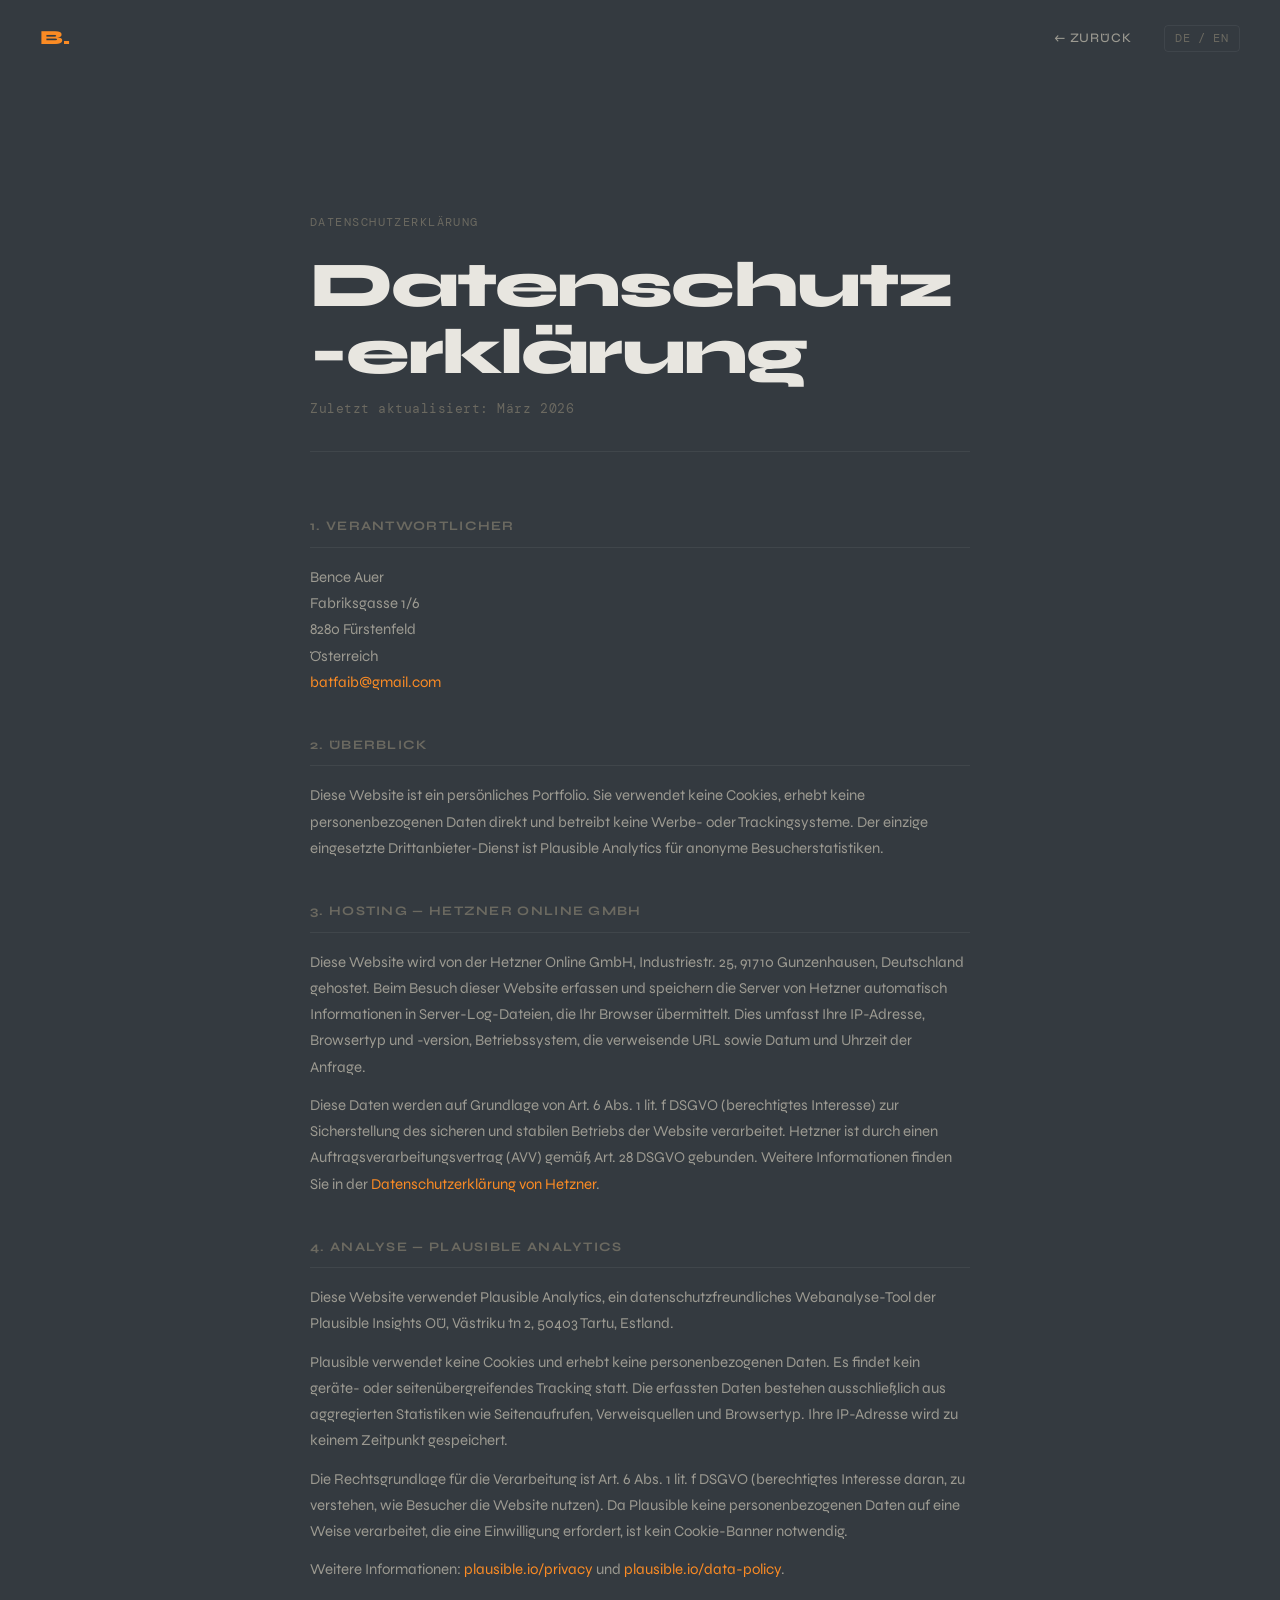
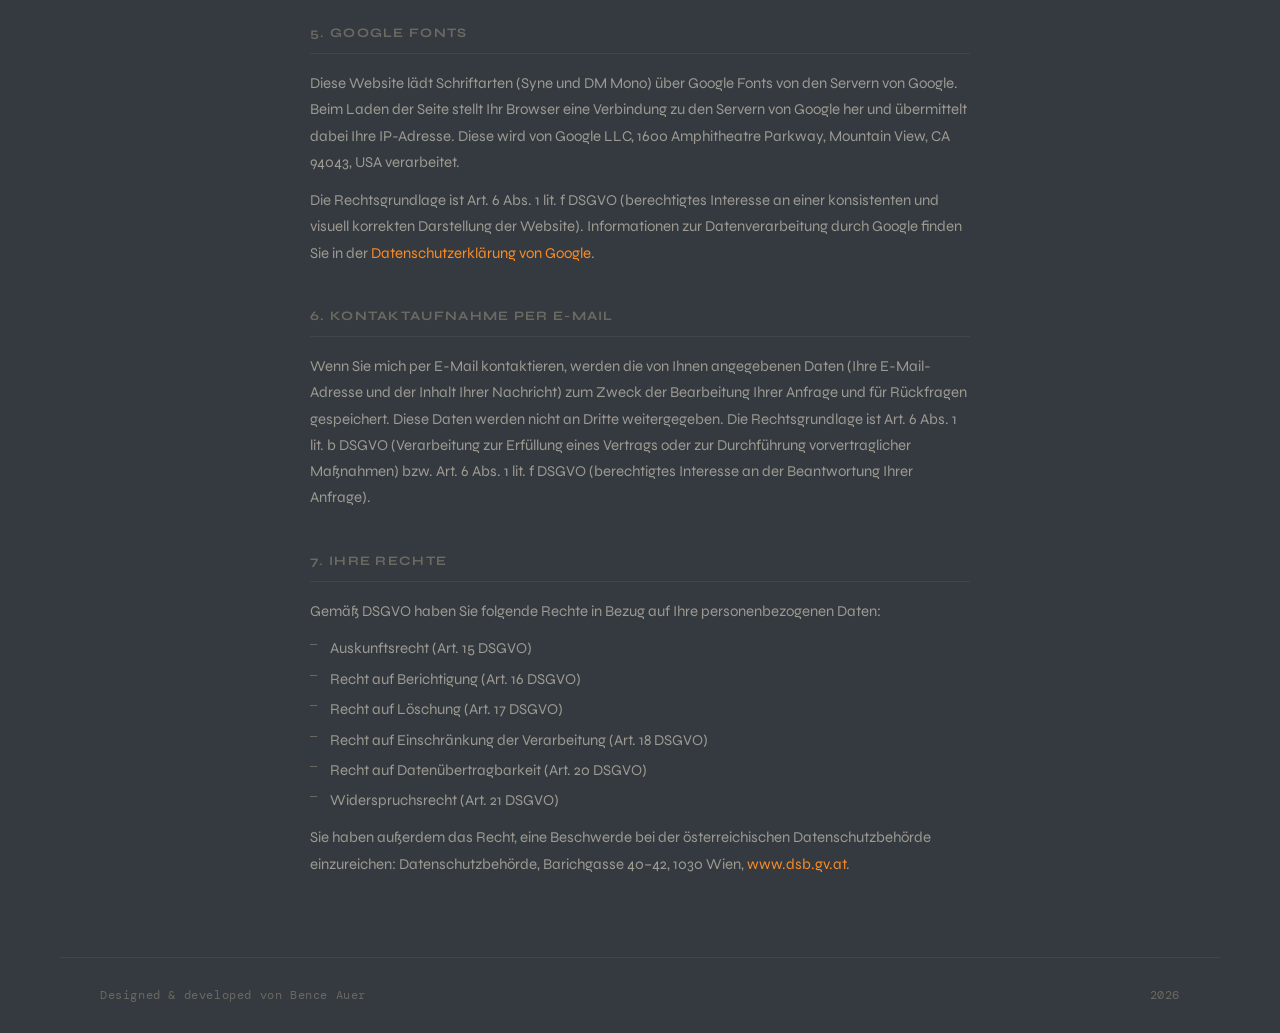
==== datenschutz.html @ 1f4ae14f "added privacy policy and legal notice pages and styles. created favicon" ====
<!DOCTYPE html>
<html lang="en">

<head>
  <meta charset="UTF-8">
  <meta name="viewport" content="width=device-width, initial-scale=1.0">
  <meta name="description" content="Privacy Policy — Bence Auer">
  <meta name="robots" content="noindex, nofollow">
  <title>Datenschutzerklärung — Bence Auer</title>
        <!-- Classic favicon -->
    <link rel="icon" href="images/favicon.ico" sizes="any">

    <!-- Modern PNG favicons -->
    <link rel="icon" type="image/png" sizes="32x32" href="images/favicon-32.png">
    <link rel="icon" type="image/png" sizes="16x16" href="images/favicon-16.png">

    <!-- Apple -->
    <link rel="apple-touch-icon" sizes="180x180" href="images/apple-touch-icon.png">

    <!-- Android -->
    <link rel="icon" type="image/png" sizes="192x192" href="images/android-chrome-192.png">
    <link rel="icon" type="image/png" sizes="512x512" href="images/android-chrome-512.png">
  <link rel="preconnect" href="https://fonts.googleapis.com">
  <link rel="preconnect" href="https://fonts.gstatic.com" crossorigin>
  <link href="https://fonts.googleapis.com/css2?family=Syne:wght@400;500;700;800&family=DM+Mono:ital,wght@0,300;0,400;1,300&display=swap" rel="stylesheet">
  <link rel="stylesheet" href="css/style.css">
  <link rel="stylesheet" href="css/legal.css">
</head>

<body>

  <!-- NAV -->
  <nav class="nav">
    <a href="index.html" class="nav-logo">B.</a>
    <div class="nav-links">
      <a href="index.html" data-en="← Back" data-de="← Zurück">← Back</a>
      <button class="lang-toggle" id="langToggle" aria-label="Switch language">EN / DE</button>
    </div>
  </nav>

  <main class="legal-main">

    <!-- EN VERSION -->
    <div class="legal-block" id="en-block">
      <div class="legal-header">
        <span class="section-label">Privacy Policy</span>
        <h1 class="legal-title">Privacy Policy</h1>
        <p class="legal-subtitle">Last updated: March 2026</p>
      </div>

      <div class="legal-content">

        <section class="legal-section">
          <h2>1. Controller</h2>
          <p>Bence Auer<br>
          Fabriksgasse 1/6<br>
          8280 Fürstenfeld<br>
          Austria<br>
          <a href="mailto:batfaib@gmail.com">batfaib@gmail.com</a></p>
        </section>

        <section class="legal-section">
          <h2>2. Overview</h2>
          <p>This website is a personal portfolio. It does not use cookies, does not collect personal data directly, and does not run any advertising or tracking systems. The only third-party service in use is Plausible Analytics for anonymous visitor statistics.</p>
        </section>

        <section class="legal-section">
          <h2>3. Hosting — Hetzner Online GmbH</h2>
          <p>This website is hosted by Hetzner Online GmbH, Industriestr. 25, 91710 Gunzenhausen, Germany. When you visit this website, Hetzner's servers automatically collect and store information in server log files that your browser transmits. This includes your IP address, browser type and version, operating system, the referring URL, and the date and time of the request.</p>
          <p>This data is processed on the basis of Art. 6(1)(f) GDPR (legitimate interest) for the purpose of ensuring the security and stable operation of the website. Hetzner is bound by a Data Processing Agreement (DPA) in accordance with Art. 28 GDPR. Further information can be found in <a href="https://www.hetzner.com/legal/privacy-policy" target="_blank" rel="noopener">Hetzner's privacy policy</a>.</p>
        </section>

        <section class="legal-section">
          <h2>4. Analytics — Plausible Analytics</h2>
          <p>This website uses Plausible Analytics, a privacy-friendly web analytics tool operated by Plausible Insights OÜ, Västriku tn 2, 50403 Tartu, Estonia.</p>
          <p>Plausible does not use cookies and does not collect any personally identifiable information. No cross-site or cross-device tracking takes place. The data collected consists solely of aggregate statistics such as page views, referrer sources, and browser type. Your IP address is never stored.</p>
          <p>The legal basis for processing is Art. 6(1)(f) GDPR (legitimate interest in understanding how visitors use the website). Because Plausible does not process personal data in a way that requires consent, no cookie banner is necessary.</p>
          <p>Further information: <a href="https://plausible.io/privacy" target="_blank" rel="noopener">plausible.io/privacy</a> and <a href="https://plausible.io/data-policy" target="_blank" rel="noopener">plausible.io/data-policy</a>.</p>
        </section>

        <section class="legal-section">
          <h2>5. Google Fonts</h2>
          <p>This website loads fonts (Syne and DM Mono) from Google Fonts via Google's servers. When the page is loaded, your browser establishes a connection to Google's servers and transmits your IP address. This is processed by Google LLC, 1600 Amphitheatre Parkway, Mountain View, CA 94043, USA.</p>
          <p>The legal basis is Art. 6(1)(f) GDPR (legitimate interest in presenting the website in a consistent and visually correct manner). For information on how Google handles this data, see <a href="https://policies.google.com/privacy" target="_blank" rel="noopener">Google's privacy policy</a>.</p>
        </section>

        <section class="legal-section">
          <h2>6. Contact via email</h2>
          <p>If you contact me by email, the data you provide (your email address and the content of your message) will be stored for the purpose of processing your request and for follow-up questions. This data is not passed on to third parties. The legal basis is Art. 6(1)(b) GDPR (processing necessary for the performance of a contract or to take steps prior to entering into a contract) or Art. 6(1)(f) GDPR (legitimate interest in responding to your inquiry).</p>
        </section>

        <section class="legal-section">
          <h2>7. Your rights</h2>
          <p>Under the GDPR, you have the following rights regarding your personal data:</p>
          <ul>
            <li>Right of access (Art. 15 GDPR)</li>
            <li>Right to rectification (Art. 16 GDPR)</li>
            <li>Right to erasure (Art. 17 GDPR)</li>
            <li>Right to restriction of processing (Art. 18 GDPR)</li>
            <li>Right to data portability (Art. 20 GDPR)</li>
            <li>Right to object (Art. 21 GDPR)</li>
          </ul>
          <p>You also have the right to lodge a complaint with the Austrian Data Protection Authority (Datenschutzbehörde), Barichgasse 40–42, 1030 Vienna, <a href="https://www.dsb.gv.at" target="_blank" rel="noopener">www.dsb.gv.at</a>.</p>
        </section>

      </div>
    </div>

    <!-- DE VERSION -->
    <div class="legal-block" id="de-block">
      <div class="legal-header">
        <span class="section-label">Datenschutzerklärung</span>
        <h1 class="legal-title">Datenschutz<br>-erklärung</h1>
        <p class="legal-subtitle">Zuletzt aktualisiert: März 2026</p>
      </div>

      <div class="legal-content">

        <section class="legal-section">
          <h2>1. Verantwortlicher</h2>
          <p>Bence Auer<br>
          Fabriksgasse 1/6<br>
          8280 Fürstenfeld<br>
          Österreich<br>
          <a href="mailto:batfaib@gmail.com">batfaib@gmail.com</a></p>
        </section>

        <section class="legal-section">
          <h2>2. Überblick</h2>
          <p>Diese Website ist ein persönliches Portfolio. Sie verwendet keine Cookies, erhebt keine personenbezogenen Daten direkt und betreibt keine Werbe- oder Trackingsysteme. Der einzige eingesetzte Drittanbieter-Dienst ist Plausible Analytics für anonyme Besucherstatistiken.</p>
        </section>

        <section class="legal-section">
          <h2>3. Hosting — Hetzner Online GmbH</h2>
          <p>Diese Website wird von der Hetzner Online GmbH, Industriestr. 25, 91710 Gunzenhausen, Deutschland gehostet. Beim Besuch dieser Website erfassen und speichern die Server von Hetzner automatisch Informationen in Server-Log-Dateien, die Ihr Browser übermittelt. Dies umfasst Ihre IP-Adresse, Browsertyp und -version, Betriebssystem, die verweisende URL sowie Datum und Uhrzeit der Anfrage.</p>
          <p>Diese Daten werden auf Grundlage von Art. 6 Abs. 1 lit. f DSGVO (berechtigtes Interesse) zur Sicherstellung des sicheren und stabilen Betriebs der Website verarbeitet. Hetzner ist durch einen Auftragsverarbeitungsvertrag (AVV) gemäß Art. 28 DSGVO gebunden. Weitere Informationen finden Sie in der <a href="https://www.hetzner.com/legal/privacy-policy" target="_blank" rel="noopener">Datenschutzerklärung von Hetzner</a>.</p>
        </section>

        <section class="legal-section">
          <h2>4. Analyse — Plausible Analytics</h2>
          <p>Diese Website verwendet Plausible Analytics, ein datenschutzfreundliches Webanalyse-Tool der Plausible Insights OÜ, Västriku tn 2, 50403 Tartu, Estland.</p>
          <p>Plausible verwendet keine Cookies und erhebt keine personenbezogenen Daten. Es findet kein geräte- oder seitenübergreifendes Tracking statt. Die erfassten Daten bestehen ausschließlich aus aggregierten Statistiken wie Seitenaufrufen, Verweisquellen und Browsertyp. Ihre IP-Adresse wird zu keinem Zeitpunkt gespeichert.</p>
          <p>Die Rechtsgrundlage für die Verarbeitung ist Art. 6 Abs. 1 lit. f DSGVO (berechtigtes Interesse daran, zu verstehen, wie Besucher die Website nutzen). Da Plausible keine personenbezogenen Daten auf eine Weise verarbeitet, die eine Einwilligung erfordert, ist kein Cookie-Banner notwendig.</p>
          <p>Weitere Informationen: <a href="https://plausible.io/privacy" target="_blank" rel="noopener">plausible.io/privacy</a> und <a href="https://plausible.io/data-policy" target="_blank" rel="noopener">plausible.io/data-policy</a>.</p>
        </section>

        <section class="legal-section">
          <h2>5. Google Fonts</h2>
          <p>Diese Website lädt Schriftarten (Syne und DM Mono) über Google Fonts von den Servern von Google. Beim Laden der Seite stellt Ihr Browser eine Verbindung zu den Servern von Google her und übermittelt dabei Ihre IP-Adresse. Diese wird von Google LLC, 1600 Amphitheatre Parkway, Mountain View, CA 94043, USA verarbeitet.</p>
          <p>Die Rechtsgrundlage ist Art. 6 Abs. 1 lit. f DSGVO (berechtigtes Interesse an einer konsistenten und visuell korrekten Darstellung der Website). Informationen zur Datenverarbeitung durch Google finden Sie in der <a href="https://policies.google.com/privacy" target="_blank" rel="noopener">Datenschutzerklärung von Google</a>.</p>
        </section>

        <section class="legal-section">
          <h2>6. Kontaktaufnahme per E-Mail</h2>
          <p>Wenn Sie mich per E-Mail kontaktieren, werden die von Ihnen angegebenen Daten (Ihre E-Mail-Adresse und der Inhalt Ihrer Nachricht) zum Zweck der Bearbeitung Ihrer Anfrage und für Rückfragen gespeichert. Diese Daten werden nicht an Dritte weitergegeben. Die Rechtsgrundlage ist Art. 6 Abs. 1 lit. b DSGVO (Verarbeitung zur Erfüllung eines Vertrags oder zur Durchführung vorvertraglicher Maßnahmen) bzw. Art. 6 Abs. 1 lit. f DSGVO (berechtigtes Interesse an der Beantwortung Ihrer Anfrage).</p>
        </section>

        <section class="legal-section">
          <h2>7. Ihre Rechte</h2>
          <p>Gemäß DSGVO haben Sie folgende Rechte in Bezug auf Ihre personenbezogenen Daten:</p>
          <ul>
            <li>Auskunftsrecht (Art. 15 DSGVO)</li>
            <li>Recht auf Berichtigung (Art. 16 DSGVO)</li>
            <li>Recht auf Löschung (Art. 17 DSGVO)</li>
            <li>Recht auf Einschränkung der Verarbeitung (Art. 18 DSGVO)</li>
            <li>Recht auf Datenübertragbarkeit (Art. 20 DSGVO)</li>
            <li>Widerspruchsrecht (Art. 21 DSGVO)</li>
          </ul>
          <p>Sie haben außerdem das Recht, eine Beschwerde bei der österreichischen Datenschutzbehörde einzureichen: Datenschutzbehörde, Barichgasse 40–42, 1030 Wien, <a href="https://www.dsb.gv.at" target="_blank" rel="noopener">www.dsb.gv.at</a>.</p>
        </section>

      </div>
    </div>

  </main>

  <footer class="footer">
    <span data-en="Designed & built by Bence Auer" data-de="Designed & developed von Bence Auer">Designed & built by Bence Auer</span>
    <span class="footer-year">2026</span>
  </footer>

  <script src="js/main.js"></script>
</body>
</html>
---- css/style.css ----
/* ─────────────────────────────────────────────
   RESET & BASE
───────────────────────────────────────────── */
*, *::before, *::after {
  box-sizing: border-box;
  margin: 0;
  padding: 0;
}

:root {
  --bg: #343a40;
  --bg-card: #212529;
  --bg-card-hover: #0a0a0b8b;
  --text: #e8e6e0;
  --text-dim: #6b6960;
  --text-mid: #9c9a91;
  --accent:#fb8b24;
  --accent-dim: rgba(212, 168, 83, 0.15);
  --border: rgba(255, 255, 255, 0.06);
  --border-hover: rgba(255, 255, 255, 0.14);

  --font-sans: 'Syne', sans-serif;
  --font-mono: 'DM Mono', monospace;

  --section-pad: clamp(5rem, 12vw, 9rem);
  --content-width: 1160px;
  --gutter: clamp(1.25rem, 5vw, 2.5rem);
}

html {
  scroll-behavior: smooth;
  font-size: 16px;
}

body {
  background: var(--bg);
  color: var(--text);
  font-family: var(--font-sans);
  line-height: 1.6;
  overflow-x: hidden;
  -webkit-font-smoothing: antialiased;
}

a {
  color: inherit;
  text-decoration: none;
}

ul {
  list-style: none;
}

/* ─────────────────────────────────────────────
   LAYOUT UTIL
───────────────────────────────────────────── */
.container {
  max-width: var(--content-width);
  margin: 0 auto;
  padding: 0 var(--gutter);
}

/* ─────────────────────────────────────────────
   NAV
───────────────────────────────────────────── */
.nav {
  position: fixed;
  top: 0;
  left: 0;
  right: 0;
  z-index: 100;
  display: flex;
  align-items: center;
  justify-content: space-between;
  padding: 1.4rem var(--gutter);
  border-bottom: 1px solid transparent;
  transition: border-color 0.3s, background 0.3s;
}

.nav.scrolled {
  background: #0a0a0b8b;
  backdrop-filter: blur(12px);
  border-color: var(--border);
}

.nav-logo {
  font-size: 1.25rem;
  font-weight: 800;
  color: var(--accent);
  letter-spacing: -0.02em;
}

.nav-links {
  display: flex;
  align-items: center;
  gap: 2rem;
}

.nav-links a {
  font-size: 0.8125rem;
  font-weight: 500;
  color: var(--text-mid);
  letter-spacing: 0.07em;
  text-transform: uppercase;
  transition: color 0.2s;
}

.nav-links a:hover {
  color: var(--text);
}

.lang-toggle {
  font-family: var(--font-mono);
  font-size: 0.75rem;
  color: var(--text-dim);
  background: none;
  border: 1px solid var(--border);
  border-radius: 4px;
  padding: 0.3rem 0.65rem;
  cursor: pointer;
  letter-spacing: 0.05em;
  transition: color 0.2s, border-color 0.2s;
}

.lang-toggle:hover {
  color: var(--text);
  border-color: var(--border-hover);
}

/* ─────────────────────────────────────────────
   HERO
───────────────────────────────────────────── */
.hero {
  min-height: 100svh;
  display: flex;
  flex-direction: column;
  justify-content: center;
  padding: 0 var(--gutter);
  padding-top: 5rem;
  max-width: var(--content-width);
  margin: 0 auto;
  position: relative;
}

.hero-inner {
  display: flex;
  align-items: center;
  justify-content: space-between;
  gap: 4rem;
  width: 100%;
}

.hero-content {
  flex: 1;
}

.hero-photo {
  flex-shrink: 0;
  width: clamp(150px, 28vw, 300px);
  aspect-ratio: 1;
  border-radius: 50%;
  overflow: hidden;
  opacity: 0;
  animation: fadeUp 0.8s ease forwards 0.8s;
}

.hero-photo img {
  width: 100%;
  height: 100%;
  object-fit: cover;
  object-position: center top;
}

.hero-eyebrow {
  font-family: var(--font-mono);
  font-size: 0.8125rem;
  color: var(--accent);
  letter-spacing: 0.06em;
  margin-bottom: 1.5rem;
  opacity: 0;
  transform: translateY(12px);
  animation: fadeUp 0.7s ease forwards 0.1s;
}

.hero-name {
  font-size: clamp(3.5rem, 10vw, 8.5rem);
  font-weight: 800;
  line-height: 0.95;
  letter-spacing: -0.03em;
  margin-bottom: 1.75rem;
  opacity: 0;
  transform: translateY(16px);
  animation: fadeUp 0.8s ease forwards 0.25s;
}

.hero-name-dim {
  color: var(--text-dim);
}

.hero-tagline {
  font-size: clamp(1rem, 2vw, 1.2rem);
  color: var(--text-mid);
  max-width: 520px;
  font-weight: 400;
  margin-bottom: 2.5rem;
  opacity: 0;
  transform: translateY(12px);
  animation: fadeUp 0.7s ease forwards 0.45s;
}

.cta {
  display: inline-flex;
  align-items: center;
  gap: 0.5rem;
  font-size: 0.875rem;
  font-weight: 700;
  letter-spacing: 0.08em;
  text-transform: uppercase;
  color: var(--bg);
  background: var(--accent);
  border-radius: 4px;
  padding: 0.85rem 1.75rem;
  transition: background 0.2s, transform 0.2s;
  opacity: 0;
  animation: fadeUp 0.7s ease forwards 0.65s;
}

.cta:hover {
  background: #e0b865;
  transform: translateY(-2px);
}

.hero-scroll-hint {
  position: absolute;
  bottom: 2rem;
  left: var(--gutter);
  font-family: var(--font-mono);
  font-size: 0.75rem;
  color: var(--text-dim);
  display: flex;
  align-items: center;
  gap: 0.5rem;
  opacity: 0;
  animation: fadeUp 0.7s ease forwards 1.1s;
}

/* ─────────────────────────────────────────────
   SECTIONS
───────────────────────────────────────────── */
.section {
  padding: var(--section-pad) var(--gutter);
  max-width: var(--content-width);
  margin: 0 auto;
}

.section-header {
  margin-bottom: 3.5rem;
  display: flex;
  align-items: center;
  gap: 1.5rem;
}

.section-header::after {
  content: '';
  flex: 1;
  height: 1px;
  background: var(--border);
}

.section-label {
  font-family: var(--font-mono);
  font-size: 0.75rem;
  letter-spacing: 0.12em;
  text-transform: uppercase;
  color: var(--text-dim);
  white-space: nowrap;
}

/* ─────────────────────────────────────────────
   PROJECTS
───────────────────────────────────────────── */
.projects-grid {
  display: grid;
  grid-template-columns: repeat(auto-fit, minmax(min(100%, 480px), 1fr));
  gap: 1.5px;
}

.project-card {
  background: var(--bg-card);
  border: 1px solid var(--border);
  padding: 2.5rem;
  display: flex;
  flex-direction: column;
  gap: 1.25rem;
  transition: background 0.25s, border-color 0.25s;
  position: relative;
  overflow: hidden;
}

.project-card:hover {
  background: var(--bg-card-hover);
  border-color: var(--border-hover);
}

.project-card--upcoming {
  opacity: 0.45;
}

.project-meta {
  display: flex;
  align-items: center;
  justify-content: space-between;
}

.project-number {
  font-family: var(--font-mono);
  font-size: 0.6875rem;
  color: var(--text-dim);
  letter-spacing: 0.08em;
}

.project-tag {
  font-family: var(--font-mono);
  font-size: 0.6875rem;
  letter-spacing: 0.07em;
  text-transform: uppercase;
  color: var(--accent);
  background: var(--accent-dim);
  padding: 0.25rem 0.625rem;
  border-radius: 3px;
}

.project-title {
  font-size: clamp(1.5rem, 3.5vw, 2.25rem);
  font-weight: 800;
  letter-spacing: -0.03em;
  line-height: 1.05;
}

.project-desc {
  font-size: 0.9375rem;
  color: var(--text-mid);
  line-height: 1.65;
  flex: 1;
}

.project-stack {
  display: flex;
  flex-wrap: wrap;
  gap: 0.5rem;
}

.project-stack li {
  font-family: var(--font-mono);
  font-size: 0.6875rem;
  letter-spacing: 0.05em;
  color: var(--text-dim);
  border: 1px solid var(--border);
  border-radius: 3px;
  padding: 0.2rem 0.5rem;
}

.project-links {
  display: flex;
  align-items: center;
  gap: 1.25rem;
  margin-top: 0.25rem;
}

.link-primary {
  font-size: 0.875rem;
  font-weight: 700;
  color: var(--accent);
  transition: opacity 0.2s;
}

.link-primary:hover {
  opacity: 0.75;
}

.link-secondary {
  font-family: var(--font-mono);
  font-size: 0.8125rem;
  color: var(--text-dim);
  transition: color 0.2s;
}

.link-secondary:hover {
  color: var(--text);
}

.project-img {
  width: 100%;
  aspect-ratio: 16 / 9;
  background: #181818;
  border: 1px solid var(--border);
  border-radius: 4px;
  display: flex;
  align-items: center;
  justify-content: center;
  margin-top: 0.5rem;
  position: relative;
  overflow: hidden;
}

.project-img img {
  width: 100%;
  height: auto;
}

.project-img::before {
  content: '';
  position: absolute;
  inset: 0;
  background: repeating-linear-gradient(
    -45deg,
    transparent,
    transparent 20px,
    rgba(255,255,255,0.015) 20px,
    rgba(255,255,255,0.015) 21px
  );
}

/* ─────────────────────────────────────────────
   SKILLS
───────────────────────────────────────────── */
.skills-grid {
  display: grid;
  grid-template-columns: repeat(auto-fit, minmax(220px, 1fr));
  gap: 3rem;
}

.skill-group-title {
  font-size: 0.8125rem;
  font-weight: 700;
  letter-spacing: 0.1em;
  text-transform: uppercase;
  color: var(--text-dim);
  margin-bottom: 1.25rem;
  padding-bottom: 0.75rem;
  border-bottom: 1px solid var(--border);
}

.skill-list li {
  font-size: 1rem;
  color: var(--text-mid);
  padding: 0.5rem 0;
  border-bottom: 1px solid var(--border);
  transition: color 0.15s, padding-left 0.15s;
}

.skill-list li:last-child {
  border-bottom: none;
}

.skill-list li:hover {
  color: var(--text);
  padding-left: 0.5rem;
}

/* ─────────────────────────────────────────────
   CONTACT
───────────────────────────────────────────── */
.contact-inner {
  max-width: 640px;
}

.contact-heading {
  font-size: clamp(2.5rem, 6vw, 5rem);
  font-weight: 800;
  letter-spacing: -0.03em;
  line-height: 1.05;
  margin-bottom: 1rem;
}

.contact-sub {
  font-size: 1rem;
  color: var(--text-mid);
  margin-bottom: 2.5rem;
}

.contact-email {
  display: inline-block;
  font-size: clamp(1.1rem, 2.5vw, 1.4rem);
  font-weight: 700;
  color: var(--accent);
  border-bottom: 2px solid var(--accent-dim);
  padding-bottom: 0.15rem;
  transition: border-color 0.2s;
  margin-bottom: 2rem;
}

.contact-email:hover {
  border-color: var(--accent);
}

.contact-links {
  display: flex;
  gap: 1.5rem;
}

.contact-links a {
  font-family: var(--font-mono);
  font-size: 0.8125rem;
  color: var(--text-dim);
  letter-spacing: 0.06em;
  transition: color 0.2s;
}

.contact-links a:hover {
  color: var(--text);
}

/* ─────────────────────────────────────────────
   FOOTER
───────────────────────────────────────────── */
.footer {
  border-top: 1px solid var(--border);
  padding: 1.75rem var(--gutter);
  display: flex;
  align-items: center;
  justify-content: space-between;
  flex-wrap: wrap;
  gap: 0.75rem;
  max-width: var(--content-width);
  margin: 0 auto;
  font-family: var(--font-mono);
  font-size: 0.75rem;
  color: var(--text-dim);
  letter-spacing: 0.05em;
}

.footer-legal {
  display: flex;
  gap: 1.5rem;
}

.footer-legal a {
  color: var(--text-dim);
  transition: color 0.2s;
}

.footer-legal a:hover {
  color: var(--text);
}

/* ─────────────────────────────────────────────
   ANIMATIONS
───────────────────────────────────────────── */
@keyframes fadeUp {
  to {
    opacity: 1;
    transform: translateY(0);
  }
}

.reveal {
  opacity: 0;
  transform: translateY(20px);
  transition: opacity 0.6s ease, transform 0.6s ease;
}

.reveal.visible {
  opacity: 1;
  transform: translateY(0);
}

/* ─────────────────────────────────────────────
   MOBILE
───────────────────────────────────────────── */
@media (max-width: 768px) {
  .hero-inner {
    flex-direction: column-reverse;
    align-items: flex-start;
    gap: 2rem;
  }

  .hero-photo {
    width: clamp(120px, 40vw, 200px);
  }
}

@media (max-width: 640px) {
  .nav-links a {
    display: none;
  }

  .projects-grid {
    grid-template-columns: 1fr;
  }

  .project-card {
    padding: 1.75rem;
  }

  .skills-grid {
    grid-template-columns: 1fr;
    gap: 2rem;
  }

  .footer {
    flex-direction: column;
    gap: 0.5rem;
    text-align: center;
  }
}

@media (prefers-reduced-motion: reduce) {
  *, *::before, *::after {
    animation-duration: 0.01ms !important;
    animation-iteration-count: 1 !important;
    transition-duration: 0.01ms !important;
  }
}
---- css/legal.css ----
/* ─────────────────────────────────────────────
   LEGAL PAGES
───────────────────────────────────────────── */
.legal-main {
  max-width: 740px;
  margin: 0 auto;
  padding: 8rem var(--gutter) 5rem;
}

.legal-header {
  margin-bottom: 4rem;
  padding-bottom: 2rem;
  border-bottom: 1px solid var(--border);
}

.legal-header .section-label {
  display: inline-block;
  margin-bottom: 1.25rem;
}

.legal-title {
  font-size: clamp(2.5rem, 6vw, 4rem);
  font-weight: 800;
  letter-spacing: -0.03em;
  line-height: 1.05;
  margin-bottom: 0.75rem;
}

.legal-subtitle {
  font-family: var(--font-mono);
  font-size: 0.8125rem;
  color: var(--text-dim);
  letter-spacing: 0.04em;
}

.legal-content {
  display: flex;
  flex-direction: column;
  gap: 2.5rem;
}

.legal-section h2 {
  font-size: 0.8125rem;
  font-weight: 700;
  letter-spacing: 0.1em;
  text-transform: uppercase;
  color: var(--text-dim);
  margin-bottom: 1rem;
  padding-bottom: 0.6rem;
  border-bottom: 1px solid var(--border);
}

.legal-section p {
  font-size: 0.9375rem;
  color: var(--text-mid);
  line-height: 1.75;
  margin-bottom: 0.75rem;
}

.legal-section p:last-child {
  margin-bottom: 0;
}

.legal-section ul {
  list-style: none;
  margin: 0.5rem 0 0.75rem;
  display: flex;
  flex-direction: column;
  gap: 0.4rem;
}

.legal-section ul li {
  font-size: 0.9375rem;
  color: var(--text-mid);
  line-height: 1.6;
  padding-left: 1.25rem;
  position: relative;
}

.legal-section ul li::before {
  content: '—';
  position: absolute;
  left: 0;
  color: var(--text-dim);
  font-family: var(--font-mono);
  font-size: 0.75rem;
}

.legal-section a {
  color: var(--accent);
  border-bottom: 1px solid transparent;
  transition: border-color 0.2s;
}

.legal-section a:hover {
  border-color: var(--accent);
}

/* Second block spacing */
.legal-block + .legal-block {
  margin-top: 5rem;
}
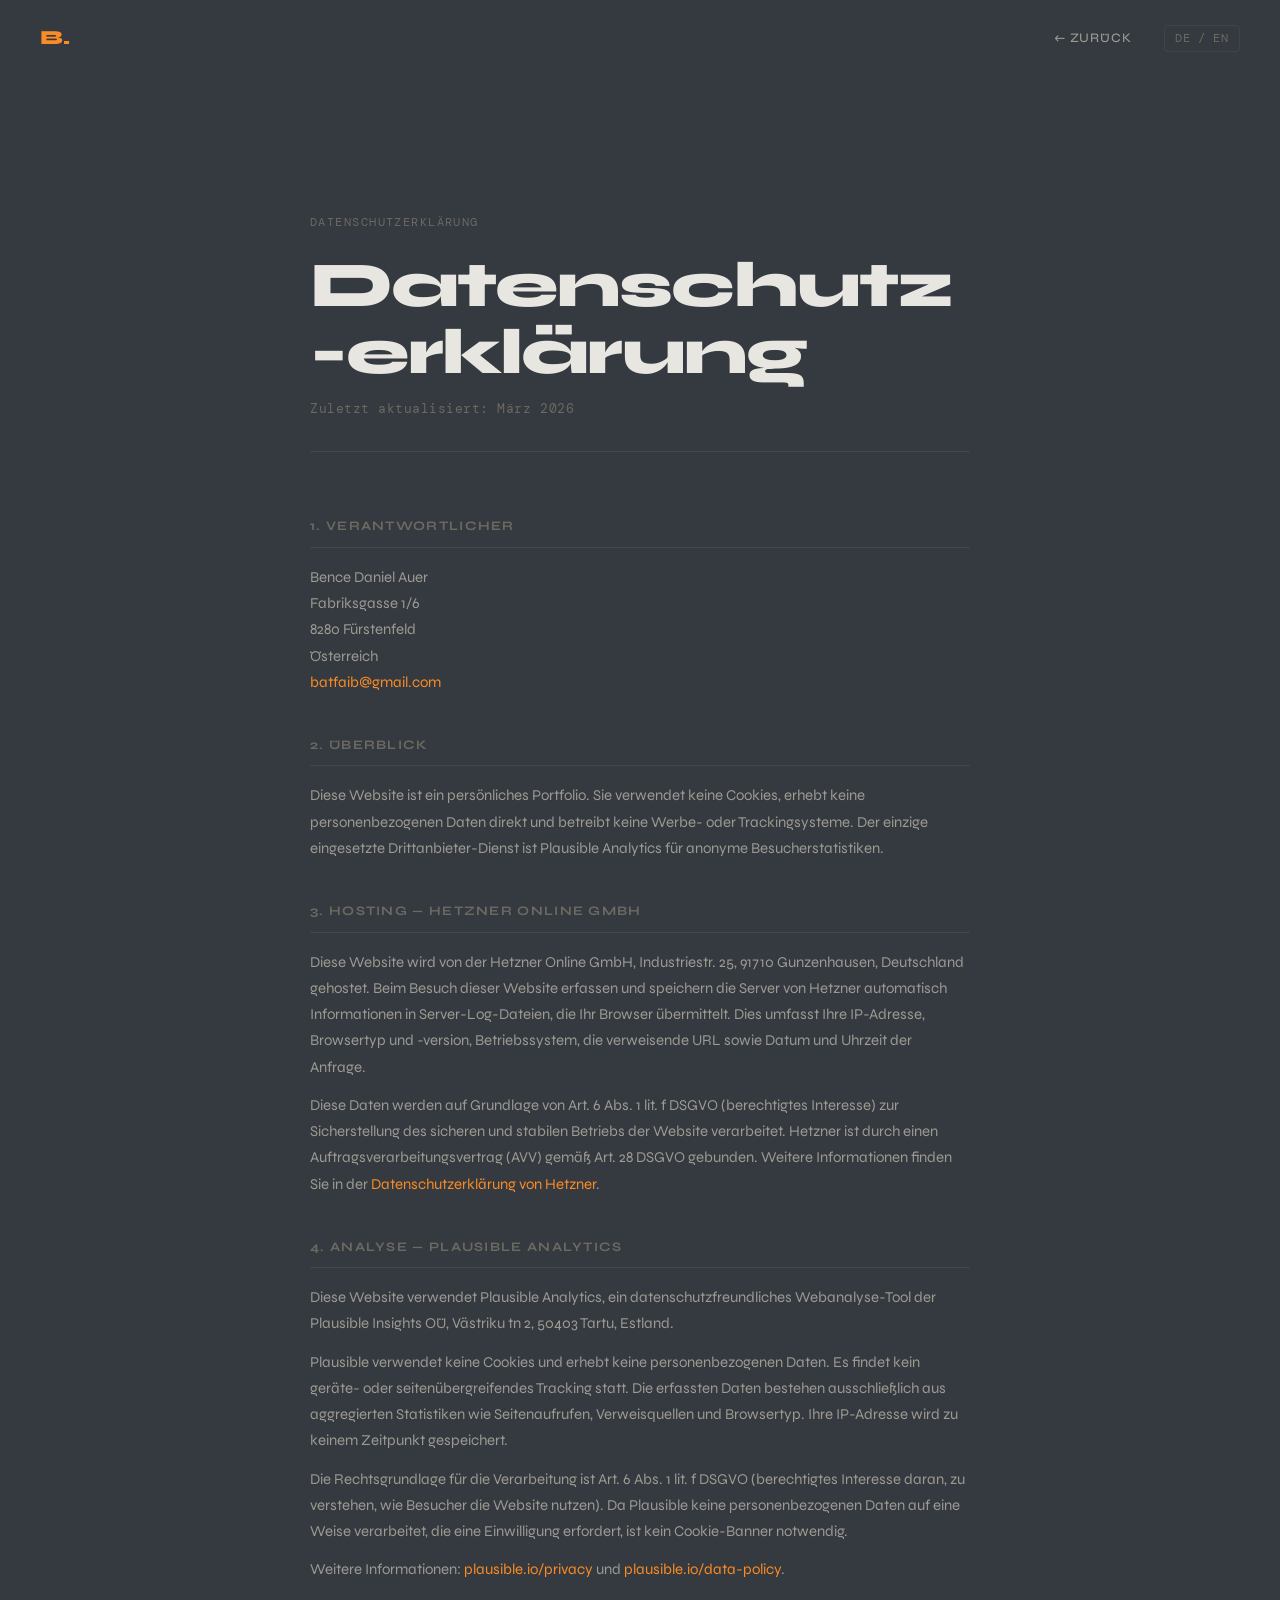
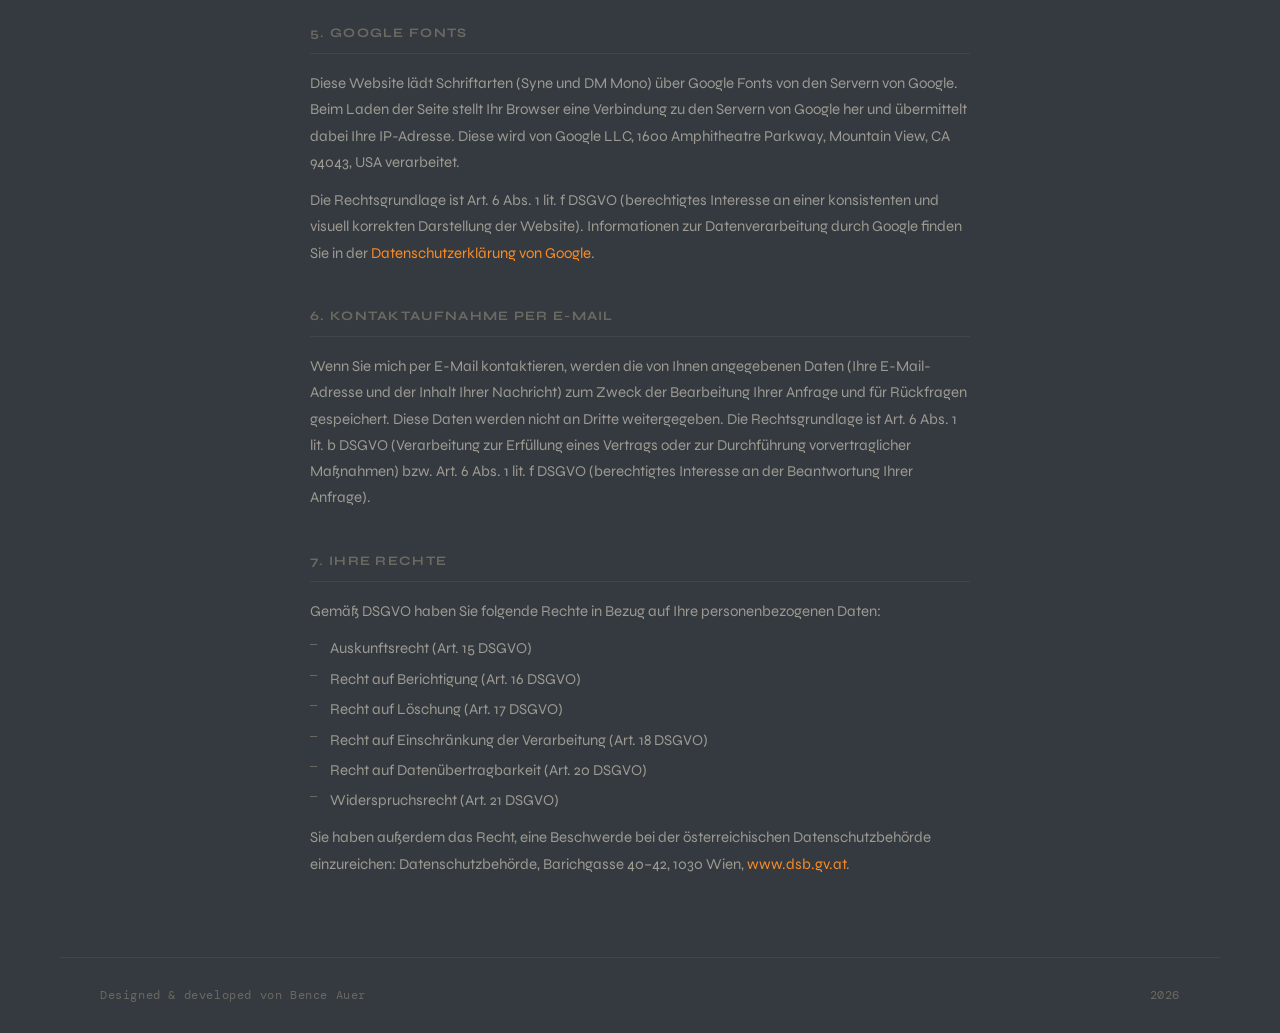
==== commit 9a2fe7d8: "minor design changes. added 404 page." ====
--- a/datenschutz.html
+++ b/datenschutz.html
@@ -4,7 +4,7 @@
 <head>
   <meta charset="UTF-8">
   <meta name="viewport" content="width=device-width, initial-scale=1.0">
-  <meta name="description" content="Privacy Policy — Bence Auer">
+  <meta name="description" content="Datenschutzerklärung — Bence Auer">
   <meta name="robots" content="noindex, nofollow">
   <title>Datenschutzerklärung — Bence Auer</title>
         <!-- Classic favicon -->
@@ -20,6 +20,14 @@
     <!-- Android -->
     <link rel="icon" type="image/png" sizes="192x192" href="images/android-chrome-192.png">
     <link rel="icon" type="image/png" sizes="512x512" href="images/android-chrome-512.png">
+
+    <!-- Privacy-friendly analytics by Plausible -->
+<script async src="https://plausible.io/js/pa-w8lvh8r5jjaxCv5erR1Ve.js"></script>
+<script>
+  window.plausible=window.plausible||function(){(plausible.q=plausible.q||[]).push(arguments)},plausible.init=plausible.init||function(i){plausible.o=i||{}};
+  plausible.init()
+</script>
+
   <link rel="preconnect" href="https://fonts.googleapis.com">
   <link rel="preconnect" href="https://fonts.gstatic.com" crossorigin>
   <link href="https://fonts.googleapis.com/css2?family=Syne:wght@400;500;700;800&family=DM+Mono:ital,wght@0,300;0,400;1,300&display=swap" rel="stylesheet">
@@ -52,7 +60,7 @@
 
         <section class="legal-section">
           <h2>1. Controller</h2>
-          <p>Bence Auer<br>
+          <p>Bence Daniel Auer<br>
           Fabriksgasse 1/6<br>
           8280 Fürstenfeld<br>
           Austria<br>
@@ -118,7 +126,7 @@
 
         <section class="legal-section">
           <h2>1. Verantwortlicher</h2>
-          <p>Bence Auer<br>
+          <p>Bence Daniel Auer<br>
           Fabriksgasse 1/6<br>
           8280 Fürstenfeld<br>
           Österreich<br>
--- a/css/style.css
+++ b/css/style.css
@@ -230,15 +230,12 @@
 }
 
 .hero-scroll-hint {
-  position: absolute;
-  bottom: 2rem;
-  left: var(--gutter);
+  margin-top: 3rem;
   font-family: var(--font-mono);
   font-size: 0.75rem;
   color: var(--text-dim);
   display: flex;
   align-items: center;
-  gap: 0.5rem;
   opacity: 0;
   animation: fadeUp 0.7s ease forwards 1.1s;
 }
--- a/css/legal.css
+++ b/css/legal.css
@@ -19,7 +19,7 @@
 }
 
 .legal-title {
-  font-size: clamp(2.5rem, 6vw, 4rem);
+  font-size: clamp(1.75rem, 6vw, 4rem);
   font-weight: 800;
   letter-spacing: -0.03em;
   line-height: 1.05;
